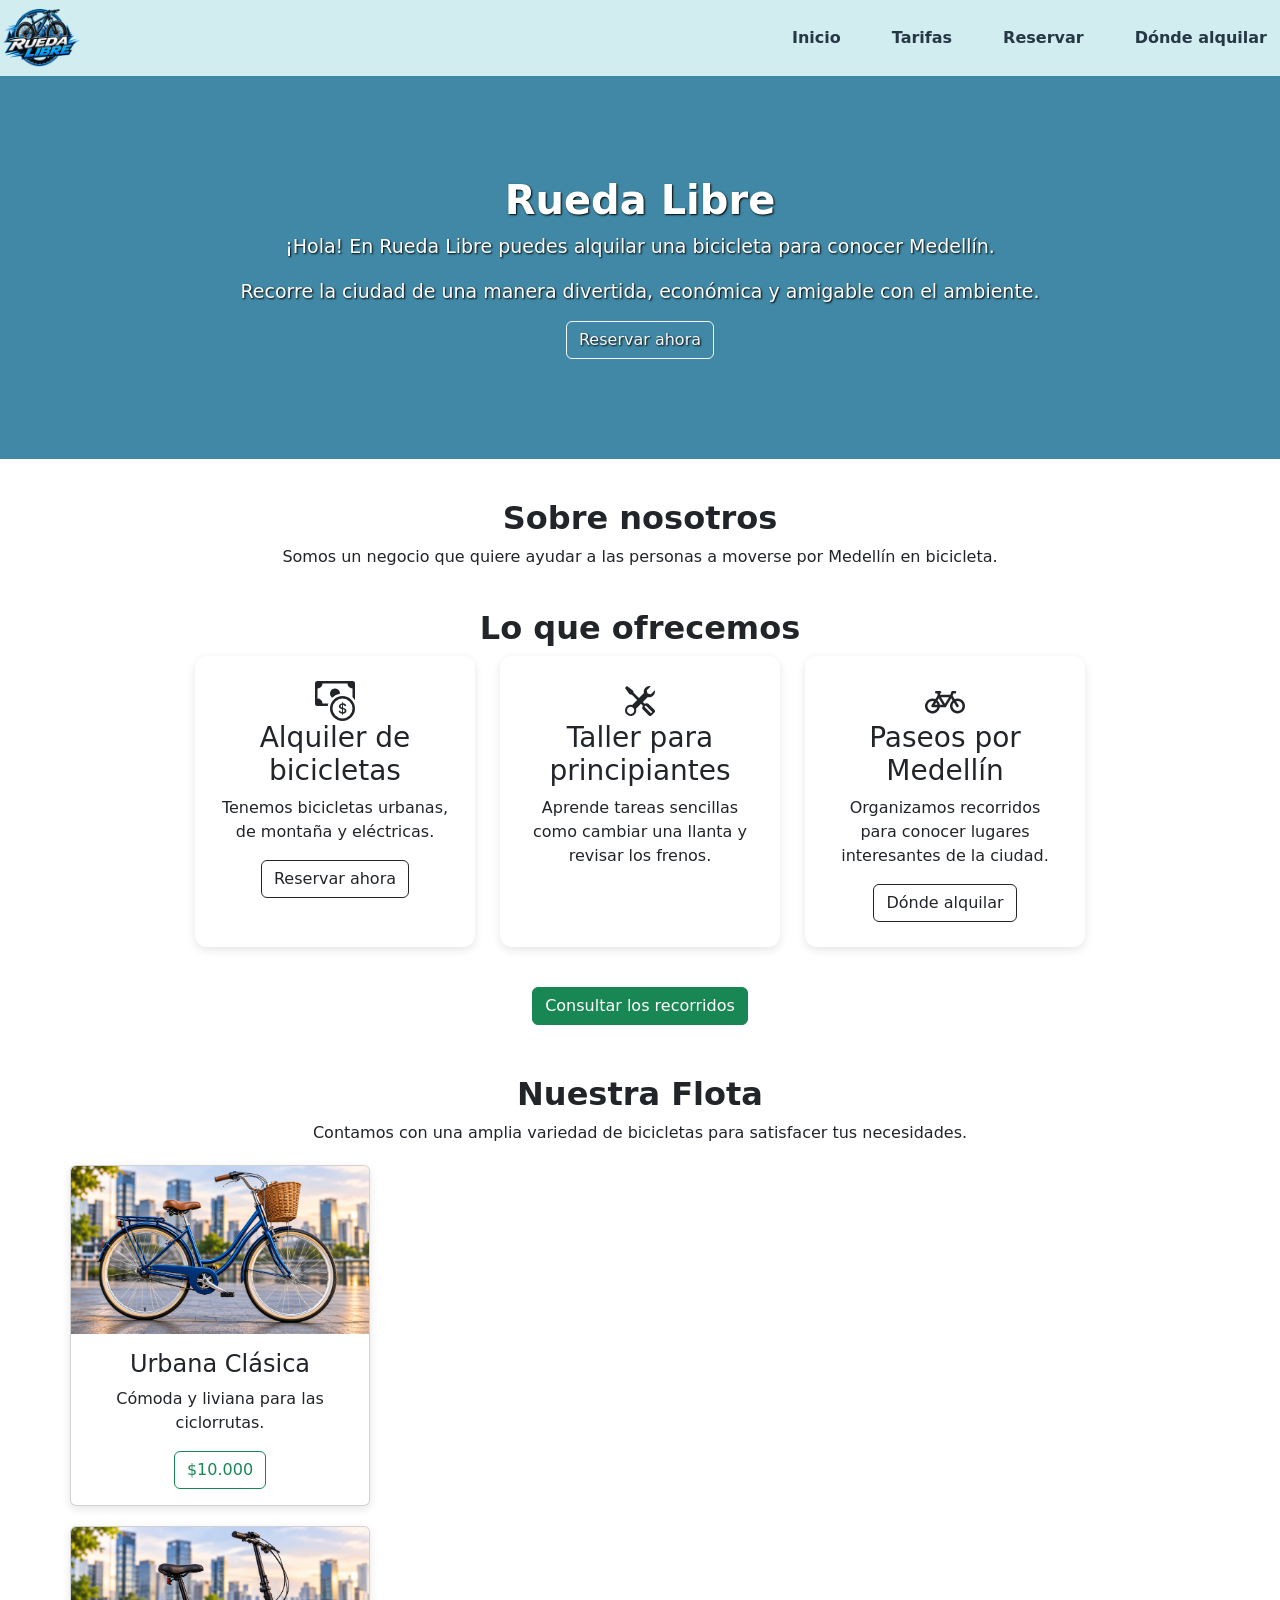
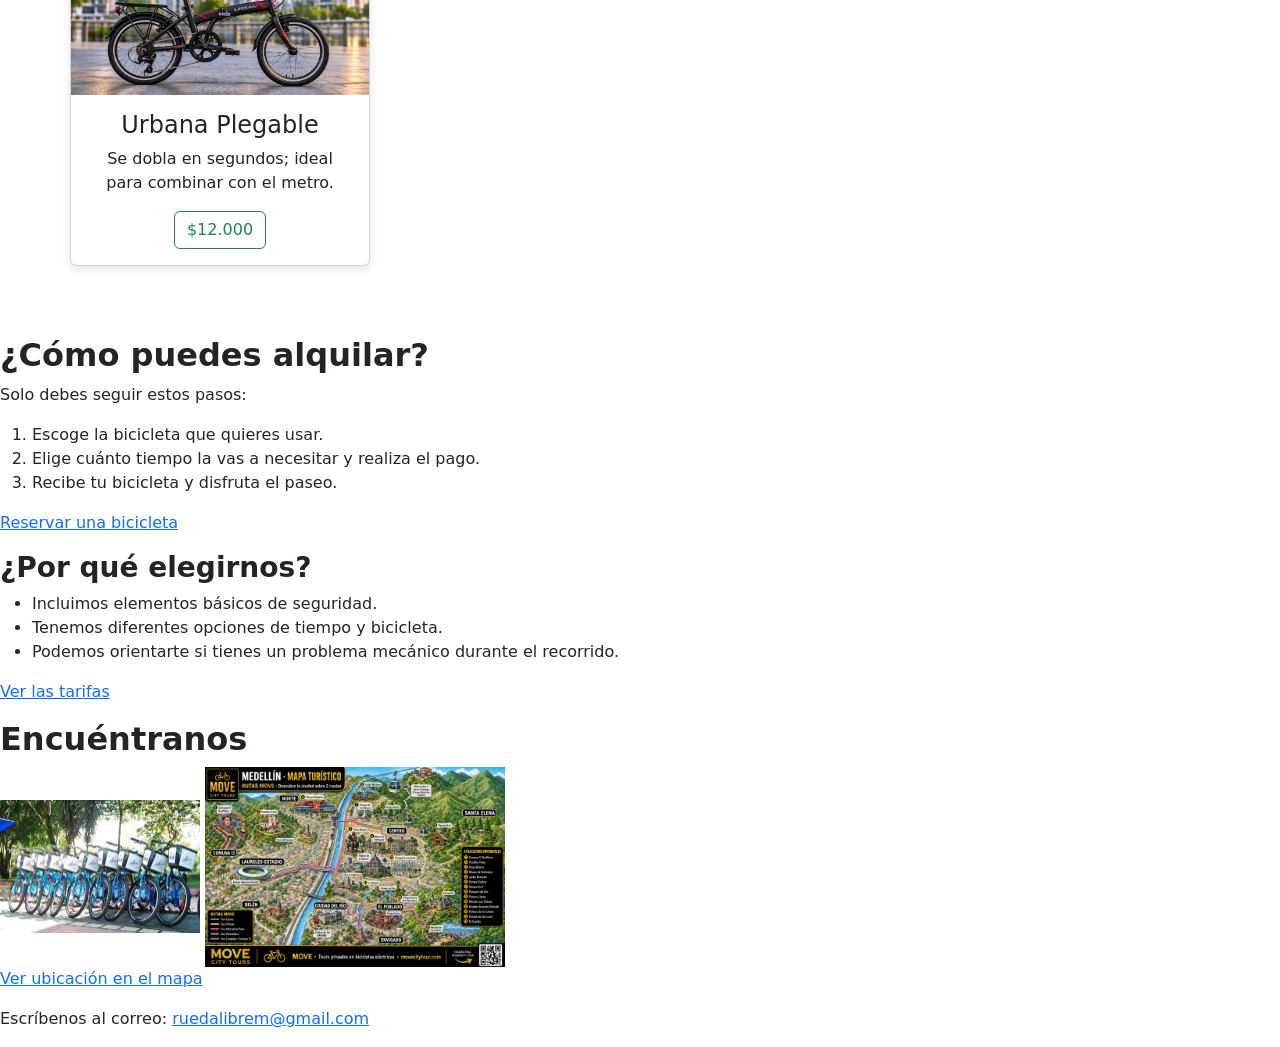
==== index.html @ d74e4b50 "sobreviviendo2" ====
<!DOCTYPE html>
<html lang="es">

<head>
    <meta charset="UTF-8">
    <meta name="viewport" content="width=device-width, initial-scale=1.0">

    <title>Rueda Libre</title>

    <!-- Bootstrap -->
    <link href="https://cdn.jsdelivr.net/npm/bootstrap@5.3.8/dist/css/bootstrap.min.css" rel="stylesheet">

    <!-- Nuestro CSS -->
    <link rel="stylesheet" href="style.css">

    <link href="https://cdn.jsdelivr.net/npm/bootstrap@5.3.8/dist/css/bootstrap.min.css" rel="stylesheet">

</head>

<!-- Barra de navegación -->
<nav class="navbar">
    <img src="../img/Rueda_libre.png" alt="Logo Rueda Libre" width="80" height="60">

    <div class="menu">


        <!-- botones -->
        <a href="index.html" class="btn btn-outline">
            Inicio
        </a>
        <a href="tarifas.html" class="btn btn-outline">
            Tarifas
        </a>

        </a>
        <a href="reserve.html" class="btn btn-outline">
            Reservar
        </a>

        </a>
        <a href="#ubicacion" class="btn btn-outline">
            Dónde alquilar
        </a>

    </div>
</nav>




<!-- Presentación principal -->
<header class="presentacion">
    <div class="rueda-libre">
        <h1><strong>Rueda Libre</strong></h1>
    </div>
    <section class="piedepresentacion ">
        <p>
            ¡Hola! En Rueda Libre puedes alquilar una bicicleta
            para conocer Medellín.
        </p>

        <p>
            Recorre la ciudad de una manera divertida,
            económica y amigable con el ambiente.
        </p>

        <a href="reserve.html" class="btn btn-outline-light">
            Reservar ahora
        </a>
    </section>
</header>


<!-- Sobre nosotros -->
<section class="contenedor">

    <h2><strong>Sobre nosotros</strong></h2>

    <p>
        Somos un negocio que quiere ayudar a las personas
        a moverse por Medellín en bicicleta.
    </p>

</section>

<!-- Servicios -->
<section class="contenedor">

    <h2><strong>Lo que ofrecemos</strong></h2>

    <div class="servicios">

        <article class="tarjeta1">
            <svg xmlns="http://www.w3.org/2000/svg" width="40" height="40" fill="currentColor" class="bi bi-cash-coin"
                viewBox="0 0 16 16">
                <path fill-rule="evenodd" d="M11 15a4 4 0 1 0 0-8 4 4 0 0 0 0 8m5-4a5 5 0 1 1-10 0 5 5 0 0 1 10 0" />
                <path
                    d="M9.438 11.944c.047.596.518 1.06 1.363 1.116v.44h.375v-.443c.875-.061 1.386-.529 1.386-1.207 0-.618-.39-.936-1.09-1.1l-.296-.07v-1.2c.376.043.614.248.671.532h.658c-.047-.575-.54-1.024-1.329-1.073V8.5h-.375v.45c-.747.073-1.255.522-1.255 1.158 0 .562.378.92 1.007 1.066l.248.061v1.272c-.384-.058-.639-.27-.696-.563h-.668zm1.36-1.354c-.369-.085-.569-.26-.569-.522 0-.294.216-.514.572-.578v1.1zm.432.746c.449.104.655.272.655.569 0 .339-.257.571-.709.614v-1.195z" />
                <path
                    d="M1 0a1 1 0 0 0-1 1v8a1 1 0 0 0 1 1h4.083q.088-.517.258-1H3a2 2 0 0 0-2-2V3a2 2 0 0 0 2-2h10a2 2 0 0 0 2 2v3.528c.38.34.717.728 1 1.154V1a1 1 0 0 0-1-1z" />
                <path d="M9.998 5.083 10 5a2 2 0 1 0-3.132 1.65 6 6 0 0 1 3.13-1.567" />
            </svg>

            <h3>Alquiler de bicicletas</h3>
            <p>
                Tenemos bicicletas urbanas, de montaña
                y eléctricas.

            </p>


            <a href="reserve.html" class="btn btn-outline-dark">
                Reservar ahora
            </a>
        </article>

        <article class="tarjeta2">

            <svg xmlns="http://www.w3.org/2000/svg" width="30" height="40" fill="currentColor" class="bi bi-tools"
                viewBox="0 0 16 16">
                <path
                    d="M1 0 0 1l2.2 3.081a1 1 0 0 0 .815.419h.07a1 1 0 0 1 .708.293l2.675 2.675-2.617 2.654A3.003 3.003 0 0 0 0 13a3 3 0 1 0 5.878-.851l2.654-2.617.968.968-.305.914a1 1 0 0 0 .242 1.023l3.27 3.27a.997.997 0 0 0 1.414 0l1.586-1.586a.997.997 0 0 0 0-1.414l-3.27-3.27a1 1 0 0 0-1.023-.242L10.5 9.5l-.96-.96 2.68-2.643A3.005 3.005 0 0 0 16 3q0-.405-.102-.777l-2.14 2.141L12 4l-.364-1.757L13.777.102a3 3 0 0 0-3.675 3.68L7.462 6.46 4.793 3.793a1 1 0 0 1-.293-.707v-.071a1 1 0 0 0-.419-.814zm9.646 10.646a.5.5 0 0 1 .708 0l2.914 2.915a.5.5 0 0 1-.707.707l-2.915-2.914a.5.5 0 0 1 0-.708M3 11l.471.242.529.026.287.445.445.287.026.529L5 13l-.242.471-.026.529-.445.287-.287.445-.529.026L3 15l-.471-.242L2 14.732l-.287-.445L1.268 14l-.026-.529L1 13l.242-.471.026-.529.445-.287.287-.445.529-.026z" />
            </svg>

            <h3>Taller para principiantes</h3>
            <p>
                Aprende tareas sencillas como cambiar
                una llanta y revisar los frenos.
            </p>
        </article>

        <article class="tarjeta3">
            <svg xmlns="http://www.w3.org/2000/svg" width="40" height="40" fill="currentColor" class="bi bi-bicycle"
                viewBox="0 0 16 16">
                <path
                    d="M4 4.5a.5.5 0 0 1 .5-.5H6a.5.5 0 0 1 0 1v.5h4.14l.386-1.158A.5.5 0 0 1 11 4h1a.5.5 0 0 1 0 1h-.64l-.311.935.807 1.29a3 3 0 1 1-.848.53l-.508-.812-2.076 3.322A.5.5 0 0 1 8 10.5H5.959a3 3 0 1 1-1.815-3.274L5 5.856V5h-.5a.5.5 0 0 1-.5-.5m1.5 2.443-.508.814c.5.444.85 1.054.967 1.743h1.139zM8 9.057 9.598 6.5H6.402zM4.937 9.5a2 2 0 0 0-.487-.877l-.548.877zM3.603 8.092A2 2 0 1 0 4.937 10.5H3a.5.5 0 0 1-.424-.765zm7.947.53a2 2 0 1 0 .848-.53l1.026 1.643a.5.5 0 1 1-.848.53z" />
            </svg>
            <h3>Paseos por Medellín</h3>
            <p>
                Organizamos recorridos para conocer
                lugares interesantes de la ciudad.
            </p>

            <a href="#ubicacion" class="btn btn-outline-dark">
                Dónde alquilar
            </a>

        </article>

    </div>

</section>
 <div class="d-flex justify-content-center">
<a href="tarifas.html" class="btn btn-success"> Consultar los recorridos </a> 
 </div>

<section>

    <div class="flota">
        <h2><strong>Nuestra Flota</strong></h2>


        <p>Contamos con una amplia variedad de bicicletas para satisfacer tus necesidades.</p>

<section class="card" style="max-width: 320px">
  <img src="/img/urbanaclasica.png" class="card-img-top" alt="...">
  <div class="card-body">
    <h4 class="card-title">Urbana Clásica</h4>
    <p class="card-text">Cómoda y liviana para las ciclorrutas.</p>
    <a href="#" class="btn btn-outline-success">$10.000</a>
  </div>
</section>

<section class="card" style="max-width: 320px">
  <img src="/img/urbanaplegable.png" class="card-img-top" alt="...">
  <div class="card-body">
    <h4 class="card-title">Urbana Plegable</h4>
    <p class="card-text">Se dobla en segundos; ideal para combinar con el metro.</p>
    <a href="#" class="btn btn-outline-success">$12.000</a>
  </div>
</section>




    </div>






    <div class="alquilar">
        <h2><strong>¿Cómo puedes alquilar? </strong></h2>
        <p>Solo debes seguir estos pasos:</p>


        <ol>
            <li>Escoge la bicicleta que quieres usar.</li>
            <li>Elige cuánto tiempo la vas a necesitar y realiza el pago.</li>
            <li>Recibe tu bicicleta y disfruta el paseo.</li>
        </ol>

        <p><a href="reserve.html">Reservar una bicicleta</a></p>
    </div>

    <div class="eleccion">
        <h3><strong>¿Por qué elegirnos?</strong></h3>
        <ul>
            <li>Incluimos elementos básicos de seguridad.</li>
            <li>Tenemos diferentes opciones de tiempo y bicicleta.</li>
            <li>Podemos orientarte si tienes un problema mecánico durante el recorrido.</li>
        </ul>


        <p><a href="tarifas.html">Ver las tarifas</a></p>
    </div>
    <div class="ubicacion">
        <h2><strong>Encuéntranos</strong></h2>

        <img src="../img/Encicla-free-bicycles-in-Medellin.jpg" alt="Bicicletas disponibles para alquilar" width="200">

        <img src="../img/imagen_mapa.jpg" alt="Un recorrido en bicicleta" width="300">

        <p>
            <a href="https://www.google.com/maps/place/Riwi/@6.2191063,-75.5861952,17z/" target="_blank">Ver ubicación
                en el mapa</a>
        </p>

        <p>
            Escríbenos al correo:
            <a href="mailto:ruedalibrem@gmail.com">ruedalibrem@gmail.com</a>
        </p>
    </div>
    </main>

    </body>

</html>
---- style.css ----
/* Tipografías amigables de Google Fonts:
   Fredoka para títulos, Nunito para el texto */
@import url("https://fonts.googleapis.com/css2?family=Fredoka:wght@500;600&family=Nunito:wght@400;600;700&display=swap");

.navbar {
    padding: 15px;
}

.navbar-brand {
    font-size: 24px;
    font-weight: bold;
}

.nav-link {
    margin-left: 15px;
    font-size: 16px;
    transition: 0.3s;
}

.nav-link:hover {
    color: #0d6efd !important;
}


body {
    margin: 0;
    padding: 0;
    background-color: #c4d1d6;
}

.contenedor {
    width: 70%;
    max-width: 1500px;
    margin: 40px auto;
    text-align: center;
}

.navbar {
    background-color: #d2edf0;
    padding: 15px 40px;

    display: flex;
    justify-content: space-between;
    align-items: center;
}

.navbar img {
    width: 80px;
}

.menu {
    display: flex;
    gap: 25px;
}

.menu a {
    text-decoration: none;
    color: #263746;
    font-weight: bold;
}

.menu a:hover {
    color: #168aad;
}

.servicios {
    display: flex;
    justify-content: center;
    gap: 25px;
    flex-wrap: wrap;
}

.tarjeta1,
.tarjeta2,
.tarjeta3 {
    background-color: white;
    width: 280px;
    padding: 25px;
    border-radius: 12px;
    box-shadow: 0 3px 10px rgba(0, 0, 0, 0.10);
}

.tarjeta h3 {
    color: #168aad;
}

.tarjeta p {
    line-height: 1.6;
}

.presentacion {
    background-color: #4088a5;
    color: white;
    padding: 100px 0;
    text-align: center;
    font-size: 19px;
    background-image: url("https://images.openai.com/static-rsc-4/CdB9-B2IJnawumSOt6Nz6b6FRRfJ_IxUrKE8xhsEDHfSnaKas2vFXoFcAVhYEG0gakZflA3VOEITuTc0HTT0SagrRXaRKrxs-0y7wQdxP-8Hpc0bqJ96UxN7aF1kkaGWynHxrFXv6g8LHkmdG-SAFy0XPNlVvHWUuKacaOLgeY1QlyPY1CN29e6cCfdVeogT?purpose=fullsize");
    background-size: cover;
    text-shadow: 1px 1px 2px black;
}

.rueda-libre {
    font-size: 150px;
}

.flota {
 text-align: center;
padding: 50px;

}

.card {
    width: 300px;
    margin: 20px;
    border-radius: 10px;
    overflow: hidden;
    box-shadow: 0 3px 10px rgba(0, 0, 0, 0.1);

}
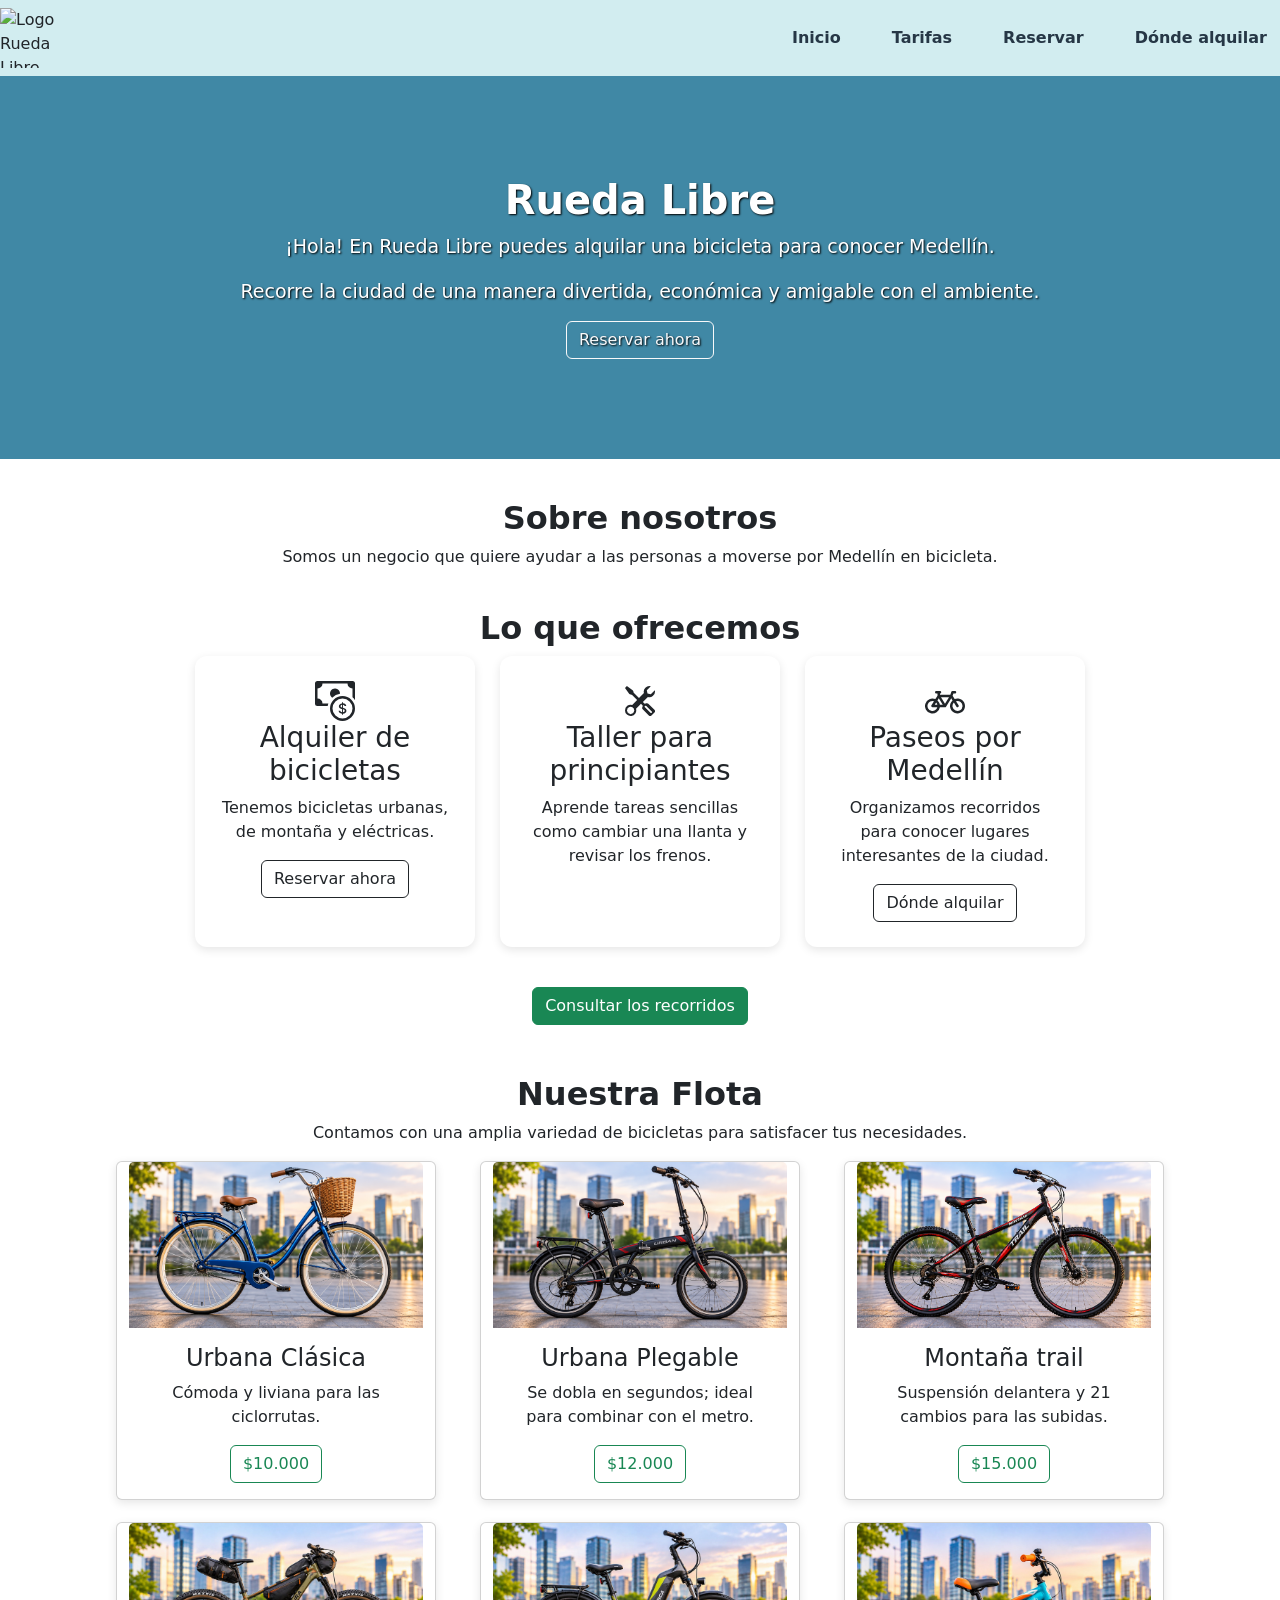
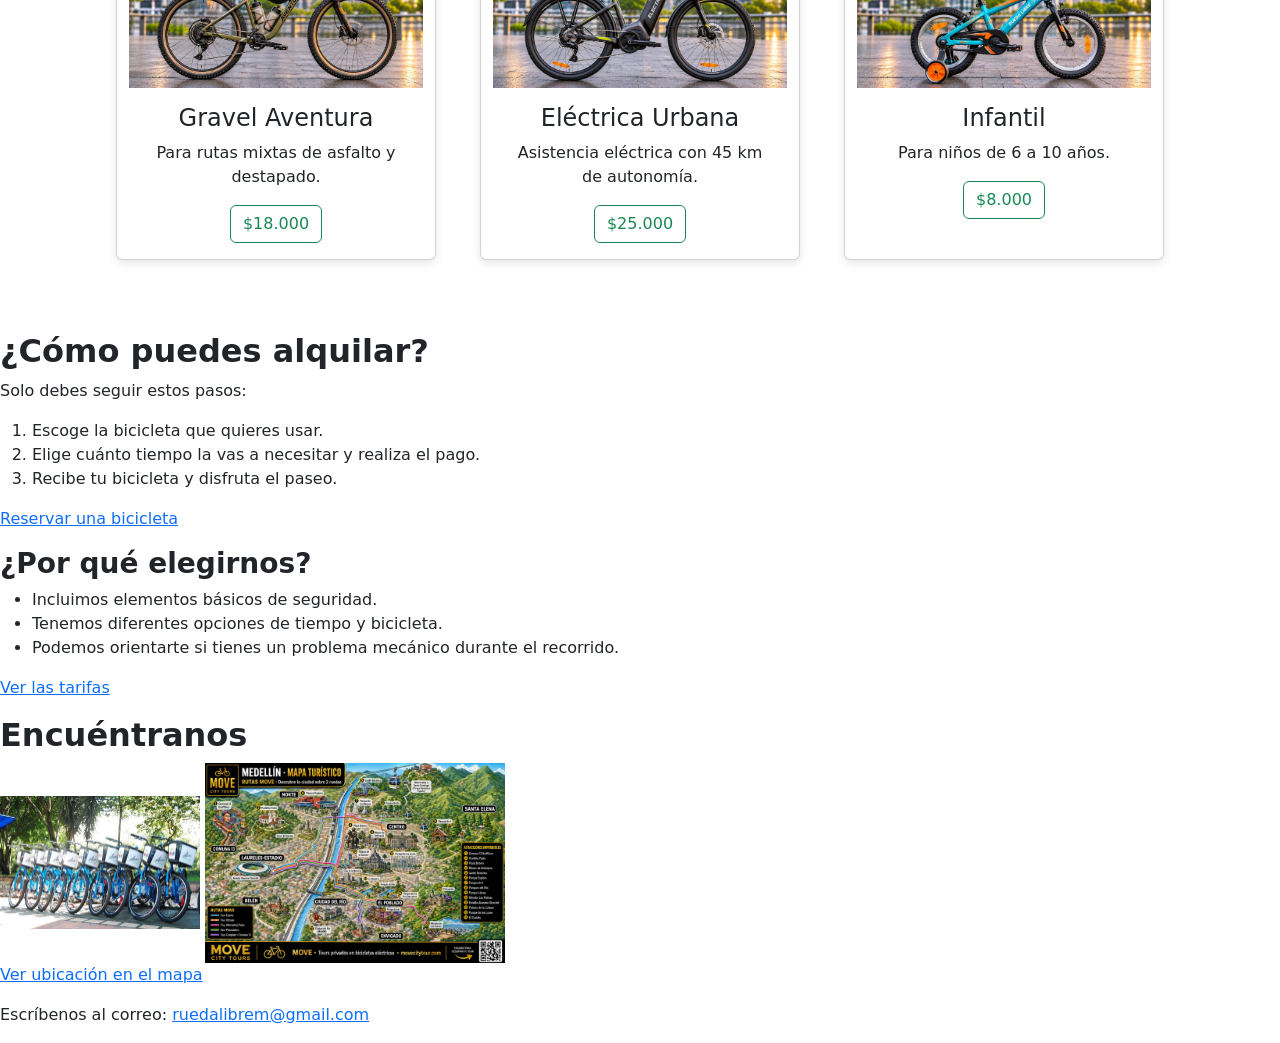
==== commit b86c1c37: "actualizadoIMG" ====
--- a/index.html
+++ b/index.html
@@ -19,7 +19,7 @@
 
 <!-- Barra de navegación -->
 <nav class="navbar">
-    <img src="../img/Rueda_libre.png" alt="Logo Rueda Libre" width="80" height="60">
+    <img src="/nuevo-ruedalibre/img/Rueda_libre.png" alt="Logo Rueda Libre" width="80" height="60">
 
     <div class="menu">
 
@@ -156,14 +156,14 @@
 
 <section>
 
-    <div class="flota">
+    <div class="flota row justify-content-center">
         <h2><strong>Nuestra Flota</strong></h2>
 
 
         <p>Contamos con una amplia variedad de bicicletas para satisfacer tus necesidades.</p>
 
 <section class="card" style="max-width: 320px">
-  <img src="/img/urbanaclasica.png" class="card-img-top" alt="...">
+  <img src="img/urbanaclasica.png" class="card-img-top" alt="...">
   <div class="card-body">
     <h4 class="card-title">Urbana Clásica</h4>
     <p class="card-text">Cómoda y liviana para las ciclorrutas.</p>
@@ -172,7 +172,7 @@
 </section>
 
 <section class="card" style="max-width: 320px">
-  <img src="/img/urbanaplegable.png" class="card-img-top" alt="...">
+  <img src="img/urbanaplegable.png" class="card-img-top" alt="...">
   <div class="card-body">
     <h4 class="card-title">Urbana Plegable</h4>
     <p class="card-text">Se dobla en segundos; ideal para combinar con el metro.</p>
@@ -180,6 +180,41 @@
   </div>
 </section>
 
+<section class="card" style="max-width: 320px">
+  <img src="img/trail.png" class="card-img-top" alt="...">
+  <div class="card-body">
+    <h4 class="card-title">Montaña trail</h4>
+    <p class="card-text">Suspensión delantera y 21 cambios para las subidas.</p>
+    <a href="#" class="btn btn-outline-success">$15.000</a>
+  </div>
+</section>
+
+<section class="card" style="max-width: 320px">
+  <img src="img/aventura.jpeg" class="card-img-top" alt="...">
+  <div class="card-body">
+    <h4 class="card-title">Gravel Aventura</h4>
+    <p class="card-text">Para rutas mixtas de asfalto y destapado.</p>
+    <a href="#" class="btn btn-outline-success">$18.000</a>
+  </div>
+</section>
+
+<section class="card" style="max-width: 320px">
+  <img src="img/electrica.jpeg" class="card-img-top" alt="...">
+  <div class="card-body">
+    <h4 class="card-title">Eléctrica Urbana</h4>
+    <p class="card-text">Asistencia eléctrica con 45 km de autonomía.</p>
+    <a href="#" class="btn btn-outline-success">$25.000</a>
+  </div>
+</section>
+
+<section class="card" style="max-width: 320px">
+  <img src="img/infantil.jpeg" class="card-img-top" alt="...">
+  <div class="card-body">
+    <h4 class="card-title">Infantil</h4>
+    <p class="card-text">Para niños de 6 a 10 años.</p>
+    <a href="#" class="btn btn-outline-success">$8.000</a>
+  </div>
+</section>
 
 
 
--- a/style.css
+++ b/style.css
@@ -110,10 +110,15 @@
 }
 
 .card {
-    width: 300px;
-    margin: 20px;
-    border-radius: 10px;
+    
+    margin: 22px;
     overflow: hidden;
     box-shadow: 0 3px 10px rgba(0, 0, 0, 0.1);
 
+}
+
+.alquilar
+{
+
+
 }
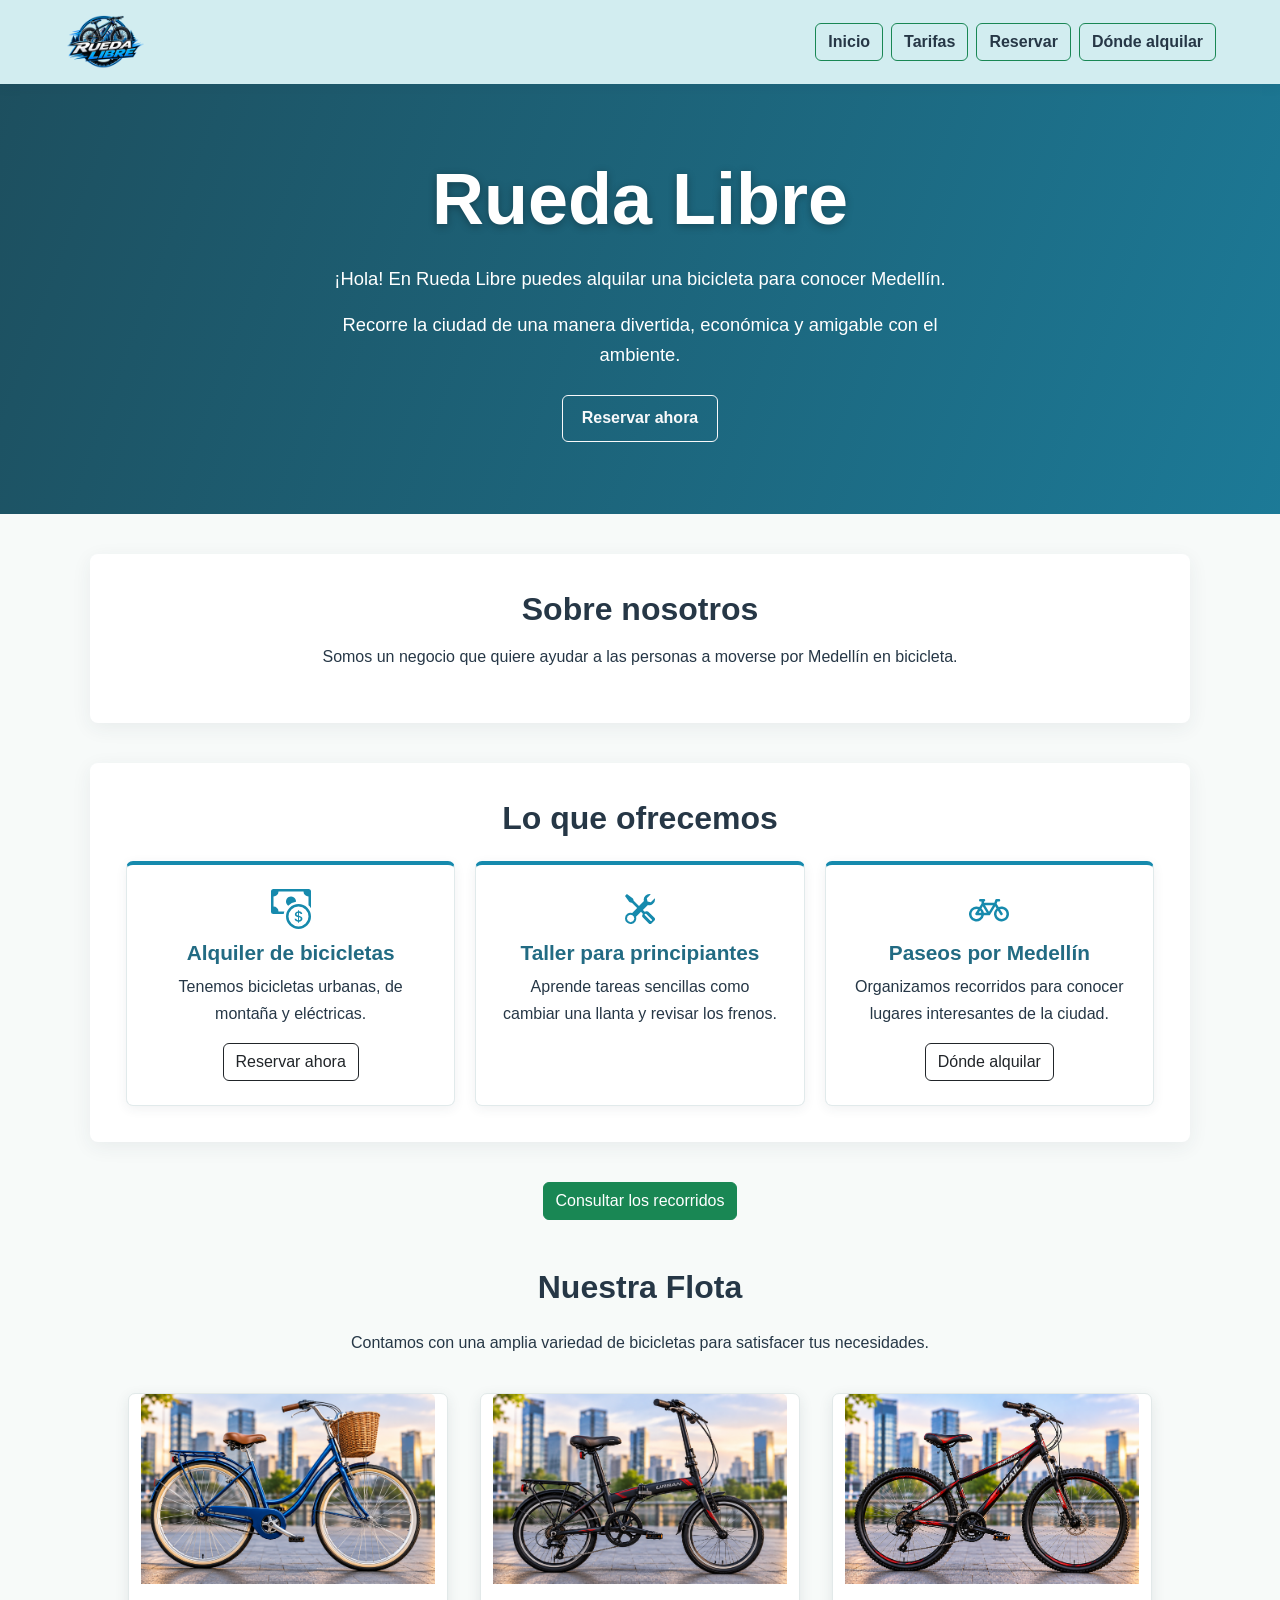
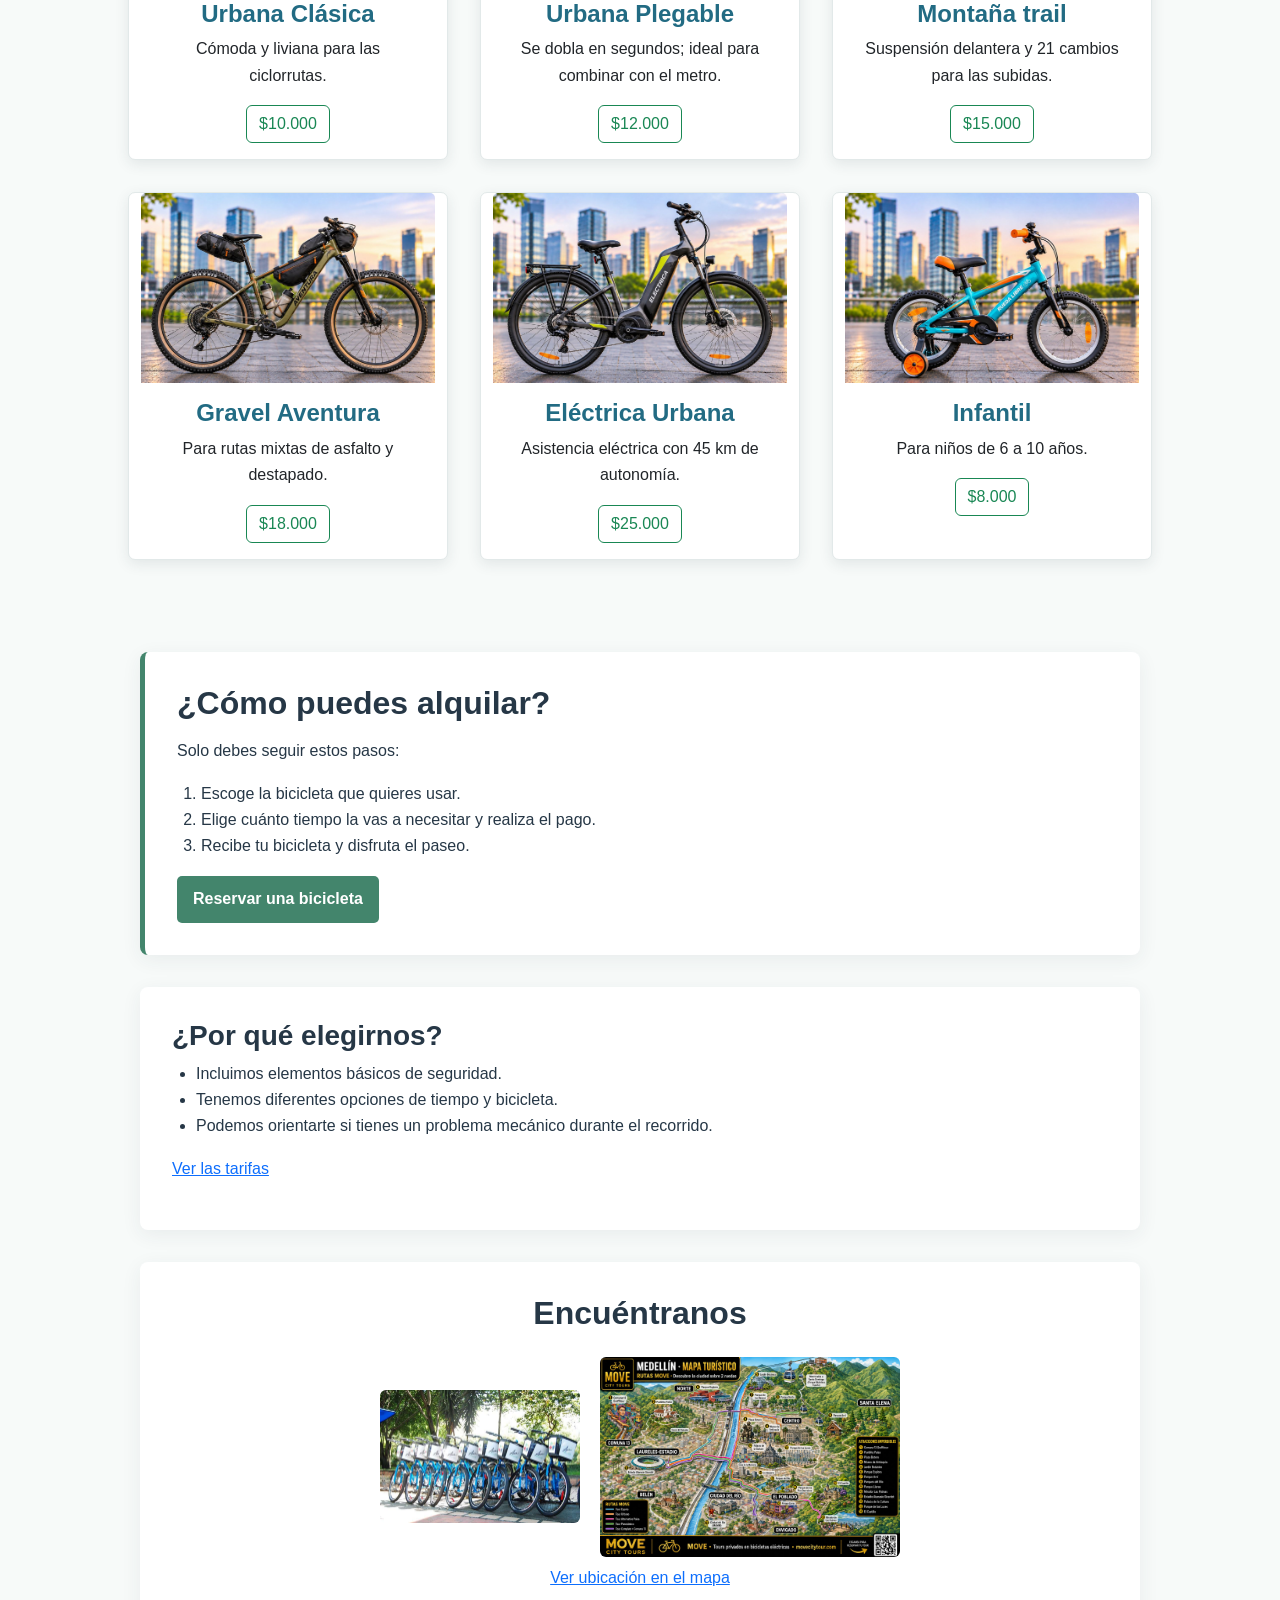
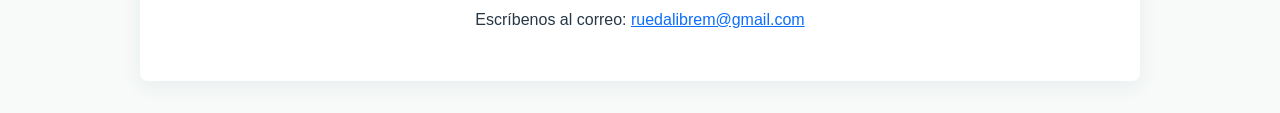
==== commit 9e1ac7d1: "ishh" ====
--- a/index.html
+++ b/index.html
@@ -12,33 +12,27 @@
 
     <!-- Nuestro CSS -->
     <link rel="stylesheet" href="style.css">
-
-    <link href="https://cdn.jsdelivr.net/npm/bootstrap@5.3.8/dist/css/bootstrap.min.css" rel="stylesheet">
-
 </head>
 
+<body>
 <!-- Barra de navegación -->
 <nav class="navbar">
-    <img src="/nuevo-ruedalibre/img/Rueda_libre.png" alt="Logo Rueda Libre" width="80" height="60">
+    <img src="img/Rueda_libre.png" alt="Logo Rueda Libre" width="80" height="60">
 
     <div class="menu">
 
 
         <!-- botones -->
-        <a href="index.html" class="btn btn-outline">
+        <a href="index.html" class="btn btn-outline-success">
             Inicio
         </a>
-        <a href="tarifas.html" class="btn btn-outline">
+        <a href="tarifas.html" class="btn btn-outline-success">
             Tarifas
         </a>
-
-        </a>
-        <a href="reserve.html" class="btn btn-outline">
+        <a href="reserve.html" class="btn btn-outline-success">
             Reservar
         </a>
-
-        </a>
-        <a href="#ubicacion" class="btn btn-outline">
+    <a href="#ubicacion" class="btn btn-outline-success">
             Dónde alquilar
         </a>
 
@@ -49,6 +43,7 @@
 
 
 <!-- Presentación principal -->
+<main>
 <header class="presentacion">
     <div class="rueda-libre">
         <h1><strong>Rueda Libre</strong></h1>
@@ -221,24 +216,23 @@
     </div>
 
 
-
-
-
-
-    <div class="alquilar">
-        <h2><strong>¿Cómo puedes alquilar? </strong></h2>
-        <p>Solo debes seguir estos pasos:</p>
-
-
-        <ol>
-            <li>Escoge la bicicleta que quieres usar.</li>
-            <li>Elige cuánto tiempo la vas a necesitar y realiza el pago.</li>
-            <li>Recibe tu bicicleta y disfruta el paseo.</li>
-        </ol>
-
-        <p><a href="reserve.html">Reservar una bicicleta</a></p>
-    </div>
-
+<section class="alquilar">
+
+    <h2>¿Cómo puedes alquilar?</h2>
+
+    <p>Solo debes seguir estos pasos:</p>
+
+    <ol>
+        <li>Escoge la bicicleta que quieres usar.</li>
+        <li>Elige cuánto tiempo la vas a necesitar y realiza el pago.</li>
+        <li>Recibe tu bicicleta y disfruta el paseo.</li>
+    </ol>
+
+    <a href="reserve.html" class="btn-alquilar">
+        Reservar una bicicleta
+    </a>
+
+</section>
     <div class="eleccion">
         <h3><strong>¿Por qué elegirnos?</strong></h3>
         <ul>
@@ -250,12 +244,12 @@
 
         <p><a href="tarifas.html">Ver las tarifas</a></p>
     </div>
-    <div class="ubicacion">
+    <div class="ubicacion" id="ubicacion">
         <h2><strong>Encuéntranos</strong></h2>
 
-        <img src="../img/Encicla-free-bicycles-in-Medellin.jpg" alt="Bicicletas disponibles para alquilar" width="200">
-
-        <img src="../img/imagen_mapa.jpg" alt="Un recorrido en bicicleta" width="300">
+        <img src="img/Encicla-free-bicycles-in-Medellin.jpg" alt="Bicicletas disponibles para alquilar" width="200">
+
+        <img src="img/imagen_mapa.jpg" alt="Un recorrido en bicicleta" width="300">
 
         <p>
             <a href="https://www.google.com/maps/place/Riwi/@6.2191063,-75.5861952,17z/" target="_blank">Ver ubicación
--- a/style.css
+++ b/style.css
@@ -1,124 +1,402 @@
-/* Tipografías amigables de Google Fonts:
-   Fredoka para títulos, Nunito para el texto */
 @import url("https://fonts.googleapis.com/css2?family=Fredoka:wght@500;600&family=Nunito:wght@400;600;700&display=swap");
 
-.navbar {
-    padding: 15px;
-}
-
-.navbar-brand {
-    font-size: 24px;
-    font-weight: bold;
-}
-
-.nav-link {
-    margin-left: 15px;
-    font-size: 16px;
-    transition: 0.3s;
-}
-
-.nav-link:hover {
-    color: #0d6efd !important;
-}
-
+:root {
+    --rl-ink: #263746;
+    --rl-blue: #168aad;
+    --rl-blue-dark: #226b83;
+    --rl-mist: #c4d1d6;
+    --rl-pale: #d2edf0;
+    --rl-paper: #f7faf9;
+    --rl-green: #43856c;
+}
+
+* {
+    box-sizing: border-box;
+}
 
 body {
     margin: 0;
-    padding: 0;
-    background-color: #c4d1d6;
-}
-
-.contenedor {
-    width: 70%;
-    max-width: 1500px;
-    margin: 40px auto;
-    text-align: center;
+    color: var(--rl-ink);
+    background: var(--rl-paper);
+    font-family: "Nunito", sans-serif;
+    line-height: 1.65;
+}
+
+h1,
+h2,
+h3,
+h4,
+.navbar-brand {
+    color: var(--rl-ink);
+    font-family: "Fredoka", sans-serif;
+    font-weight: 600;
+}
+
+h2 {
+    margin-bottom: 1rem;
 }
 
 .navbar {
-    background-color: #d2edf0;
-    padding: 15px 40px;
-
+    position: relative;
+    z-index: 2;
     display: flex;
     justify-content: space-between;
     align-items: center;
+    gap: 1.5rem;
+    padding: 0.75rem clamp(1rem, 5vw, 4rem);
+    background: var(--rl-pale);
+    box-shadow: 0 2px 12px rgba(38, 55, 70, 0.08);
 }
 
 .navbar img {
     width: 80px;
+    height: 60px;
+    object-fit: contain;
 }
 
 .menu {
     display: flex;
-    gap: 25px;
+    flex-wrap: wrap;
+    justify-content: center;
+    gap: 0.5rem;
 }
 
 .menu a {
+    color: var(--rl-ink);
+    font-weight: 700;
     text-decoration: none;
-    color: #263746;
-    font-weight: bold;
-}
-
-.menu a:hover {
-    color: #168aad;
+}
+
+.menu a:hover,
+.menu a:focus-visible {
+    color: var(--rl-blue-dark);
+}
+
+.menu .btn {
+    border-radius: 6px;
+}
+
+.presentacion {
+    display: grid;
+    place-items: center;
+    min-height: 430px;
+    padding: 4.5rem 1.25rem;
+    color: #fff;
+    text-align: center;
+    background-image:
+        linear-gradient(
+            110deg,
+            rgba(28, 73, 87, 0.82),
+            rgba(22, 138, 173, 0.48)
+        ),
+        url("https://images.openai.com/static-rsc-4/CdB9-B2IJnawumSOt6Nz6b6FRRfJ_IxUrKE8xhsEDHfSnaKas2vFXoFcAVhYEG0gakZflA3VOEITuTc0HTT0SagrRXaRKrxs-0y7wQdxP-8Hpc0bqJ96UxN7aF1kkaGWynHxrFXv6g8LHkmdG-SAFy0XPNlVvHWUuKacaOLgeY1QlyPY1CN29e6cCfdVeogT?purpose=fullsize");
+    background-color: var(--rl-blue-dark);
+    background-position: center;
+    background-size: cover;
+}
+
+.rueda-libre h1 {
+    margin-bottom: 1.25rem;
+    color: #fff;
+    font-size: 4.5rem;
+    text-shadow: 0 2px 8px rgba(0, 0, 0, 0.3);
+}
+
+.piedepresentacion {
+    max-width: 650px;
+    font-size: 1.15rem;
+}
+
+.piedepresentacion .btn {
+    margin-top: 0.5rem;
+    padding: 0.65rem 1.2rem;
+    font-weight: 700;
+}
+
+.contenedor {
+    width: min(90%, 1100px);
+    margin: 2.5rem auto;
+    padding: 2.25rem;
+    text-align: center;
+    background: #fff;
+    border-radius: 8px;
+    box-shadow: 0 5px 20px rgba(38, 55, 70, 0.07);
 }
 
 .servicios {
     display: flex;
     justify-content: center;
-    gap: 25px;
+    align-items: stretch;
     flex-wrap: wrap;
+    gap: 1.25rem;
+    margin-top: 1.5rem;
 }
 
 .tarjeta1,
 .tarjeta2,
 .tarjeta3 {
-    background-color: white;
-    width: 280px;
-    padding: 25px;
-    border-radius: 12px;
-    box-shadow: 0 3px 10px rgba(0, 0, 0, 0.10);
-}
-
-.tarjeta h3 {
-    color: #168aad;
-}
-
-.tarjeta p {
-    line-height: 1.6;
-}
-
-.presentacion {
-    background-color: #4088a5;
-    color: white;
-    padding: 100px 0;
+    display: flex;
+    flex: 1 1 250px;
+    flex-direction: column;
+    align-items: center;
+    max-width: 340px;
+    padding: 1.5rem;
+    background: #fff;
+    border: 1px solid #e1eaeb;
+    border-top: 4px solid var(--rl-blue);
+    border-radius: 7px;
+    box-shadow: 0 3px 12px rgba(38, 55, 70, 0.07);
+}
+
+.tarjeta1 svg,
+.tarjeta2 svg,
+.tarjeta3 svg {
+    margin-bottom: 0.75rem;
+    color: var(--rl-blue);
+}
+
+.tarjeta1 h3,
+.tarjeta2 h3,
+.tarjeta3 h3 {
+    color: var(--rl-blue-dark);
+    font-size: 1.3rem;
+}
+
+.tarjeta1 .btn,
+.tarjeta3 .btn {
+    margin-top: auto;
+}
+
+.flota {
+    display: flex;
+    justify-content: center;
+    gap: 0.5rem;
+    padding: 3rem 1.25rem;
     text-align: center;
-    font-size: 19px;
-    background-image: url("https://images.openai.com/static-rsc-4/CdB9-B2IJnawumSOt6Nz6b6FRRfJ_IxUrKE8xhsEDHfSnaKas2vFXoFcAVhYEG0gakZflA3VOEITuTc0HTT0SagrRXaRKrxs-0y7wQdxP-8Hpc0bqJ96UxN7aF1kkaGWynHxrFXv6g8LHkmdG-SAFy0XPNlVvHWUuKacaOLgeY1QlyPY1CN29e6cCfdVeogT?purpose=fullsize");
-    background-size: cover;
-    text-shadow: 1px 1px 2px black;
-}
-
-.rueda-libre {
-    font-size: 150px;
-}
-
-.flota {
- text-align: center;
-padding: 50px;
-
+}
+
+.flota.row {
+    margin-right: 0;
+    margin-left: 0;
+}
+
+.flota > h2,
+.flota > p {
+    flex: 0 0 100%;
 }
 
 .card {
-    
-    margin: 22px;
+    margin: 0.75rem;
     overflow: hidden;
-    box-shadow: 0 3px 10px rgba(0, 0, 0, 0.1);
-
-}
-
-.alquilar
-{
-
-
-}+    border: 1px solid #e2e9e9;
+    border-radius: 7px;
+    box-shadow: 0 4px 14px rgba(38, 55, 70, 0.1);
+}
+
+.card-img-top {
+    height: 190px;
+    object-fit: cover;
+}
+
+.card-body {
+    display: flex;
+    flex-direction: column;
+    align-items: center;
+}
+
+.card-title {
+    color: var(--rl-blue-dark);
+}
+
+.alquilar,
+.eleccion,
+.ubicacion {
+    width: min(90%, 1000px);
+    margin: 2rem auto;
+    padding: 2rem;
+    background: #fff;
+    border-radius: 8px;
+    box-shadow: 0 5px 20px rgba(38, 55, 70, 0.07);
+}
+
+.alquilar {
+    border-left: 5px solid var(--rl-green);
+}
+
+.alquilar ol,
+.eleccion ul {
+    padding-left: 1.5rem;
+}
+
+.btn-alquilar {
+    display: inline-block;
+    padding: 0.65rem 1rem;
+    color: #fff;
+    font-weight: 700;
+    text-decoration: none;
+    background: var(--rl-green);
+    border-radius: 5px;
+}
+
+.btn-alquilar:hover,
+.btn-alquilar:focus-visible {
+    color: #fff;
+    background: #326c55;
+}
+
+.ubicacion {
+    text-align: center;
+}
+
+.ubicacion img {
+    max-width: min(100%, 380px);
+    height: auto;
+    margin: 0.5rem;
+    border-radius: 6px;
+}
+
+main.container {
+    max-width: 900px;
+    min-height: calc(100vh - 90px);
+}
+
+main.container > h1,
+.tarifas-page h1 {
+    margin: 1rem 0 1.5rem;
+    color: var(--rl-blue-dark);
+    text-align: center;
+}
+
+form.card {
+    display: block;
+    max-width: 680px;
+    margin: 0 auto;
+    padding: clamp(1.25rem, 4vw, 2.5rem) !important;
+    border: 1px solid #e1e9e9 !important;
+}
+
+form legend {
+    float: none;
+    width: auto;
+    margin-bottom: 1rem;
+    color: var(--rl-blue-dark);
+    font-family: "Fredoka", sans-serif;
+    font-size: 1.5rem;
+}
+
+form label {
+    margin-bottom: 0.35rem;
+    font-weight: 700;
+}
+
+form .form-control,
+form .form-select {
+    border-color: #bdccce;
+}
+
+form .form-control:focus,
+form .form-select:focus {
+    border-color: var(--rl-blue);
+    box-shadow: 0 0 0 0.2rem rgba(22, 138, 173, 0.16);
+}
+
+.tarifas-page {
+    max-width: 1050px;
+    min-height: calc(100vh - 90px);
+    padding-top: 2.5rem;
+    padding-bottom: 4rem;
+}
+
+.tarifas-page > img {
+    display: block;
+    width: min(100%, 680px);
+    max-height: 300px;
+    margin: 0 auto 1.25rem;
+    object-fit: cover;
+}
+
+.tarifas-page > a {
+    display: inline-block;
+    margin-bottom: 1.5rem;
+}
+
+.tarifas-page h2 {
+    margin-top: 2.5rem;
+    color: var(--rl-blue-dark);
+}
+
+.table-container {
+    margin-bottom: 1.5rem;
+    background: #fff;
+    border: 1px solid #dce6e7;
+    border-radius: 7px;
+    overflow: hidden;
+}
+
+.table-container thead th {
+    color: #fff;
+    white-space: nowrap;
+    background: var(--rl-blue-dark);
+}
+
+.table-container tbody td {
+    vertical-align: middle;
+}
+
+a {
+    transition:
+        color 0.18s ease,
+        background-color 0.18s ease;
+}
+
+@media (max-width: 640px) {
+    .navbar {
+        flex-direction: column;
+        gap: 0.25rem;
+        padding: 0.75rem 1rem;
+    }
+
+    .menu {
+        gap: 0.25rem;
+    }
+
+    .menu .btn {
+        padding: 0.35rem 0.55rem;
+        font-size: 0.9rem;
+    }
+
+    .presentacion {
+        min-height: 370px;
+        padding: 3rem 1rem;
+    }
+
+    .rueda-libre h1 {
+        font-size: 2.75rem;
+    }
+
+    .piedepresentacion {
+        font-size: 1rem;
+    }
+
+    .contenedor,
+    .alquilar,
+    .eleccion,
+    .ubicacion {
+        width: calc(100% - 1.5rem);
+        margin: 1.25rem auto;
+        padding: 1.35rem;
+    }
+
+    .flota {
+        padding: 2rem 0.5rem;
+    }
+
+    .card {
+        width: min(100% - 1rem, 320px);
+        margin: 0.5rem;
+    }
+
+    .tarifas-page {
+        padding-top: 1.5rem;
+    }
+}
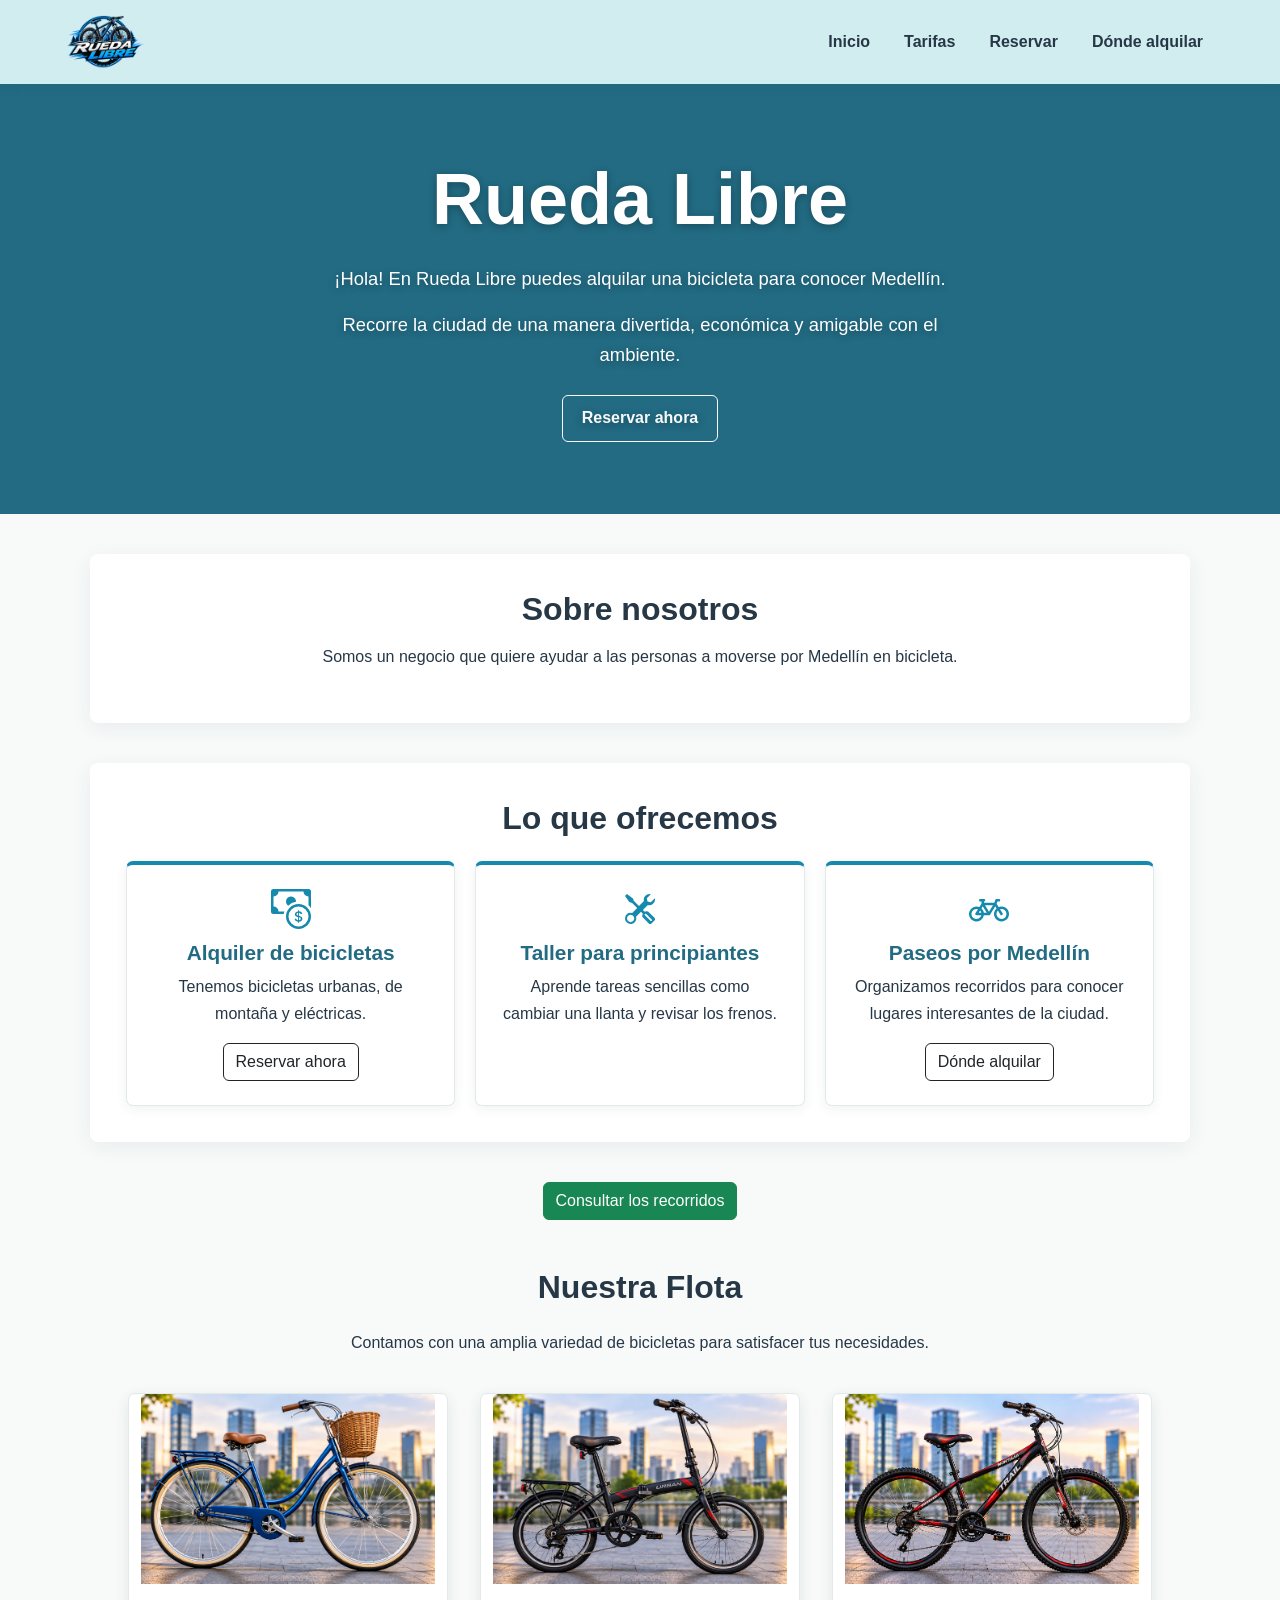
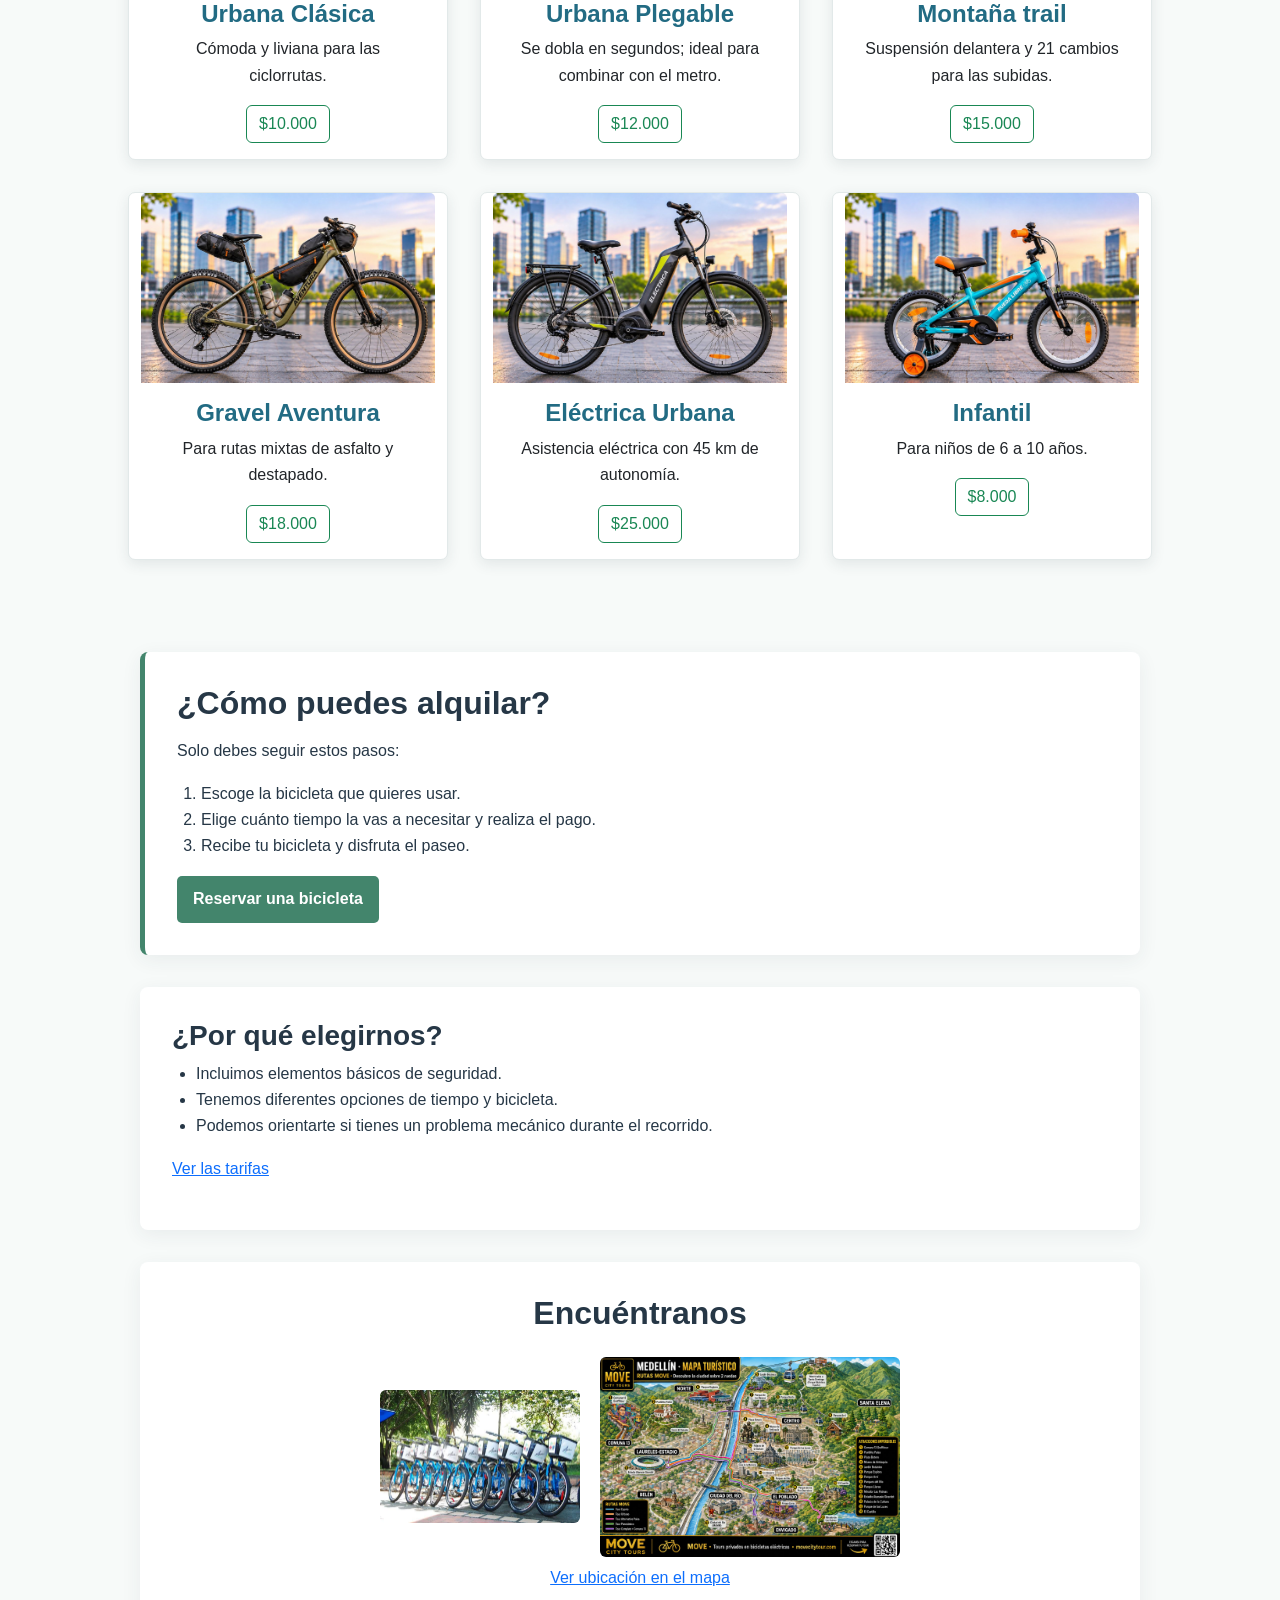
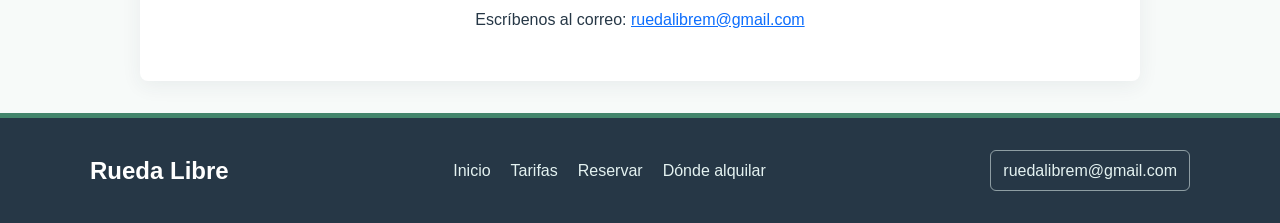
==== commit d182c8c2: "actualizado" ====
--- a/index.html
+++ b/index.html
@@ -23,16 +23,16 @@
 
 
         <!-- botones -->
-        <a href="index.html" class="btn btn-outline-success">
+        <a href="index.html" class="btn btn-link">
             Inicio
         </a>
-        <a href="tarifas.html" class="btn btn-outline-success">
+        <a href="tarifas.html" class="btn btn-link">
             Tarifas
         </a>
-        <a href="reserve.html" class="btn btn-outline-success">
+        <a href="reserve.html" class="btn btn-link">
             Reservar
         </a>
-    <a href="#ubicacion" class="btn btn-outline-success">
+    <a href="#ubicacion" class="btn btn-link">
             Dónde alquilar
         </a>
 
@@ -48,7 +48,7 @@
     <div class="rueda-libre">
         <h1><strong>Rueda Libre</strong></h1>
     </div>
-    <section class="piedepresentacion ">
+    <section class="piedepresentacion">
         <p>
             ¡Hola! En Rueda Libre puedes alquilar una bicicleta
             para conocer Medellín.
@@ -67,7 +67,7 @@
 
 
 <!-- Sobre nosotros -->
-<section class="contenedor">
+<section class="contenedor sobre-nosotros">
 
     <h2><strong>Sobre nosotros</strong></h2>
 
@@ -263,6 +263,18 @@
     </div>
     </main>
 
+    <footer class="site-footer">
+        <div class="footer-inner">
+            <a class="footer-brand" href="index.html">Rueda Libre</a>
+            <nav class="footer-links" aria-label="Enlaces del pie de página">
+                <a href="index.html">Inicio</a>
+                <a href="tarifas.html">Tarifas</a>
+                <a href="reserve.html">Reservar</a>
+                <a href="index.html#ubicacion">Dónde alquilar</a>
+            </nav>
+            <a class="footer-contact" href="mailto:ruedalibrem@gmail.com">ruedalibrem@gmail.com</a>
+        </div>
+    </footer>
     </body>
 
 </html>
--- a/style.css
+++ b/style.css
@@ -83,17 +83,14 @@
     padding: 4.5rem 1.25rem;
     color: #fff;
     text-align: center;
-    background-image:
-        linear-gradient(
-            110deg,
-            rgba(28, 73, 87, 0.82),
-            rgba(22, 138, 173, 0.48)
-        ),
-        url("https://images.openai.com/static-rsc-4/CdB9-B2IJnawumSOt6Nz6b6FRRfJ_IxUrKE8xhsEDHfSnaKas2vFXoFcAVhYEG0gakZflA3VOEITuTc0HTT0SagrRXaRKrxs-0y7wQdxP-8Hpc0bqJ96UxN7aF1kkaGWynHxrFXv6g8LHkmdG-SAFy0XPNlVvHWUuKacaOLgeY1QlyPY1CN29e6cCfdVeogT?purpose=fullsize");
+    background-image: url("https://images.openai.com/static-rsc-4/CdB9-B2IJnawumSOt6Nz6b6FRRfJ_IxUrKE8xhsEDHfSnaKas2vFXoFcAVhYEG0gakZflA3VOEITuTc0HTT0SagrRXaRKrxs-0y7wQdxP-8Hpc0bqJ96UxN7aF1kkaGWynHxrFXv6g8LHkmdG-SAFy0XPNlVvHWUuKacaOLgeY1QlyPY1CN29e6cCfdVeogT?purpose=fullsize");
     background-color: var(--rl-blue-dark);
     background-position: center;
     background-size: cover;
-}
+    text-shadow: 0 2px 8px rgba(0, 0, 0, 0.3);
+   
+}
+
 
 .rueda-libre h1 {
     margin-bottom: 1.25rem;
@@ -260,6 +257,61 @@
     min-height: calc(100vh - 90px);
 }
 
+.site-footer {
+    padding: 2rem clamp(1rem, 5vw, 4rem);
+    color: #fff;
+    background: var(--rl-ink);
+    border-top: 5px solid var(--rl-green);
+}
+
+.footer-inner {
+    display: flex;
+    max-width: 1100px;
+    margin: 0 auto;
+    align-items: center;
+    justify-content: space-between;
+    flex-wrap: wrap;
+    gap: 1.25rem 2rem;
+}
+
+.footer-brand {
+    color: #fff;
+    font-family: "Fredoka", sans-serif;
+    font-size: 1.5rem;
+    font-weight: 600;
+    text-decoration: none;
+}
+
+.footer-links {
+    display: flex;
+    flex-wrap: wrap;
+    justify-content: center;
+    gap: 0.5rem 1.25rem;
+}
+
+.footer-links a,
+.footer-contact {
+    color: #e4f2f1;
+    text-decoration: none;
+}
+
+.footer-links a:hover,
+.footer-links a:focus-visible,
+.footer-contact:hover,
+.footer-contact:focus-visible,
+.footer-brand:hover,
+.footer-brand:focus-visible {
+    color: #a9dec8;
+    text-decoration: underline;
+    text-underline-offset: 0.2em;
+}
+
+.footer-contact {
+    padding: 0.4rem 0.75rem;
+    border: 1px solid rgba(228, 242, 241, 0.55);
+    border-radius: 6px;
+}
+
 main.container > h1,
 .tarifas-page h1 {
     margin: 1rem 0 1.5rem;
@@ -363,6 +415,15 @@
     .menu .btn {
         padding: 0.35rem 0.55rem;
         font-size: 0.9rem;
+    }
+
+    .footer-inner {
+        flex-direction: column;
+        text-align: center;
+    }
+
+    .footer-links {
+        gap: 0.5rem 1rem;
     }
 
     .presentacion {
